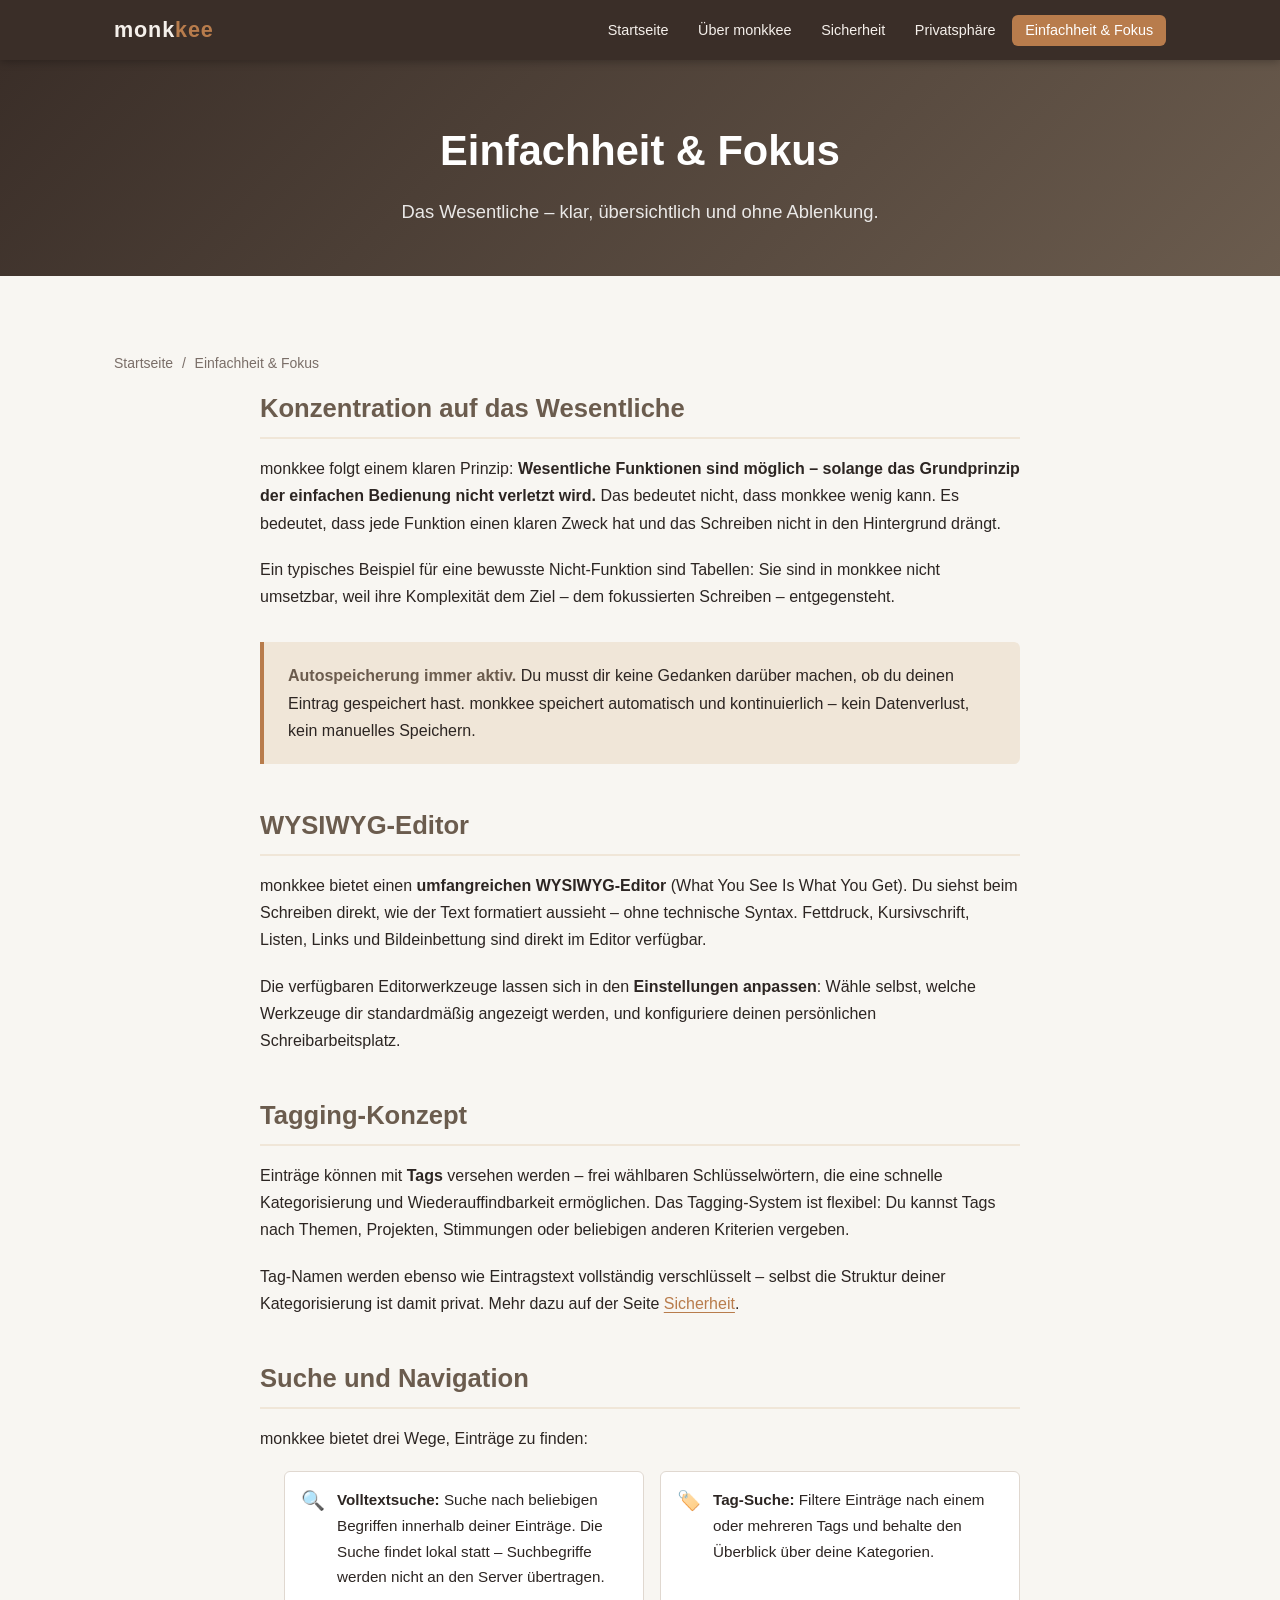
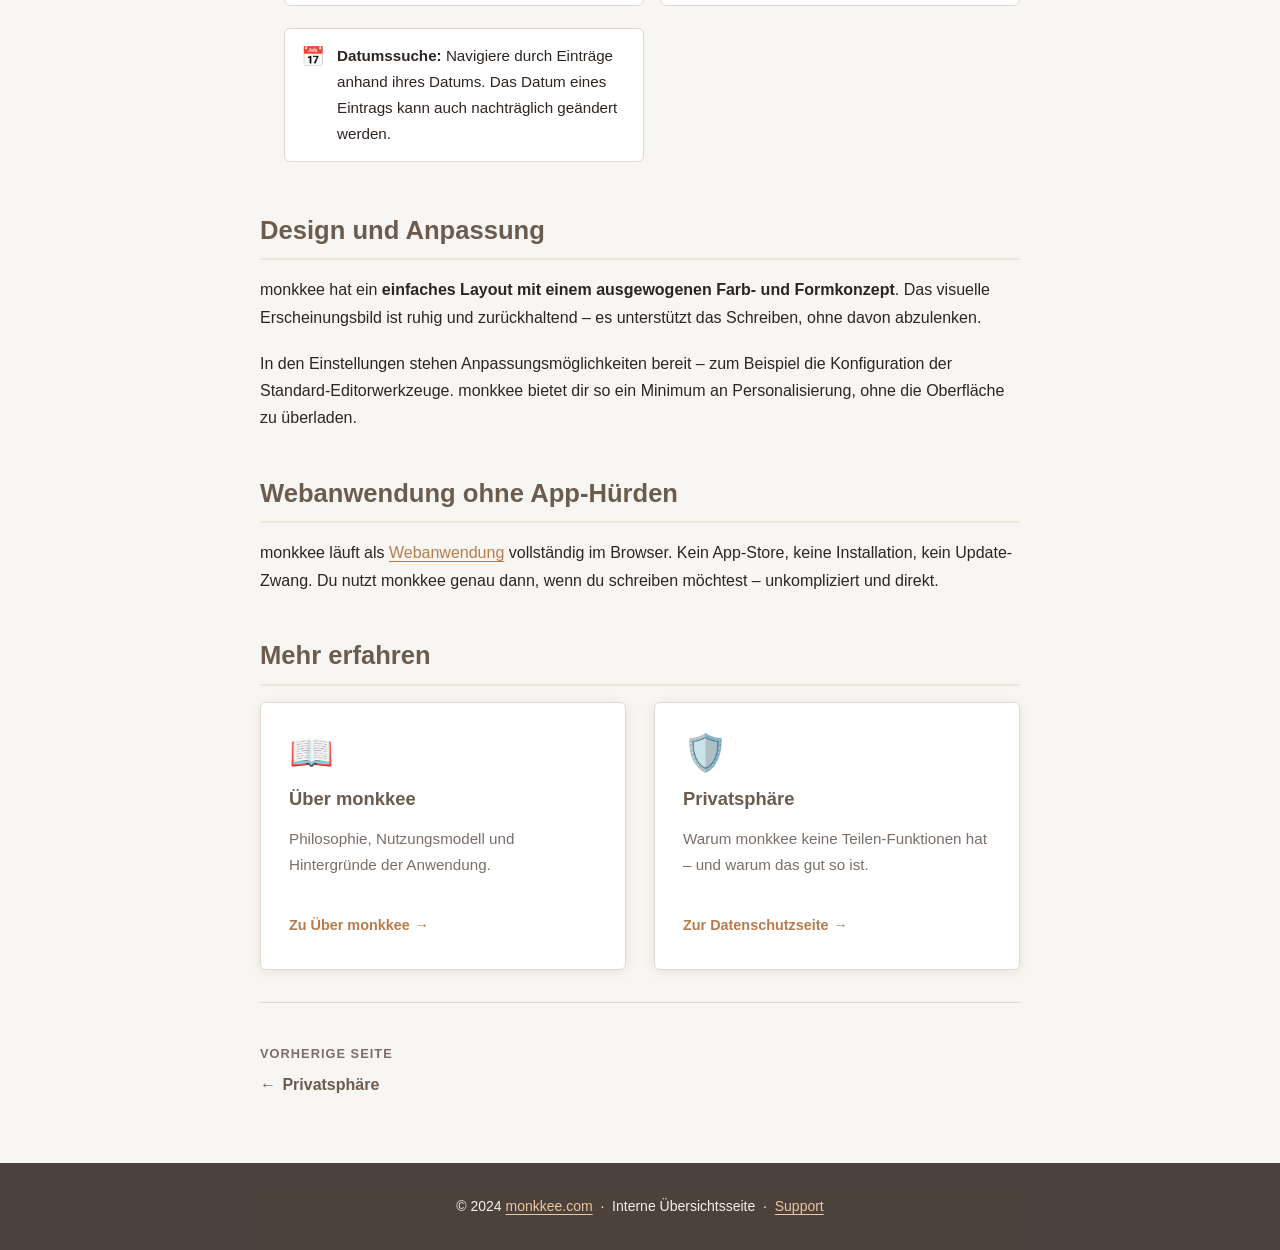
==== einfachheit-und-fokus.html @ 563fd668 "Add monkkee GitHub Pages website: homepage + 4 subpages with navigation, teaser blocks, and brand CS" ====
<!DOCTYPE html>
<html lang="de">
<head>
  <meta charset="UTF-8">
  <meta name="viewport" content="width=device-width, initial-scale=1.0">
  <title>Einfachheit &amp; Fokus – monkkee</title>
  <meta name="description" content="Editor, Tagging, Suche und Design bei monkkee: Wesentliche Funktionen, einfache Bedienung, ausgewogenes Farb- und Formkonzept.">
  <link rel="stylesheet" href="css/style.css">
</head>
<body>

  <a href="#main" class="skip-link">Zum Inhalt springen</a>

  <!-- ── Header ── -->
  <header class="site-header" role="banner">
    <nav class="nav-inner" aria-label="Hauptnavigation">
      <a href="index.html" class="site-logo">monk<span>kee</span></a>

      <button class="nav-toggle" aria-expanded="false" aria-controls="main-nav" aria-label="Navigation öffnen">
        <svg width="24" height="24" viewBox="0 0 24 24" fill="none" stroke="currentColor" stroke-width="2" stroke-linecap="round">
          <line x1="3" y1="6"  x2="21" y2="6"/>
          <line x1="3" y1="12" x2="21" y2="12"/>
          <line x1="3" y1="18" x2="21" y2="18"/>
        </svg>
      </button>

      <ul class="nav-list" id="main-nav" role="list">
        <li><a href="index.html">Startseite</a></li>
        <li><a href="ueber-monkkee.html">Über monkkee</a></li>
        <li><a href="sicherheit.html">Sicherheit</a></li>
        <li><a href="privatsphaere.html">Privatsphäre</a></li>
        <li><a href="einfachheit-und-fokus.html" aria-current="page">Einfachheit &amp; Fokus</a></li>
      </ul>
    </nav>
  </header>

  <!-- ── Banner ── -->
  <div class="page-banner">
    <h1>Einfachheit &amp; Fokus</h1>
    <p class="lead">Das Wesentliche – klar, übersichtlich und ohne Ablenkung.</p>
  </div>

  <main id="main">
    <section class="section">
      <div class="container">

        <!-- Breadcrumb -->
        <nav class="breadcrumb" aria-label="Breadcrumb">
          <a href="index.html">Startseite</a>
          <span class="sep" aria-hidden="true"></span>
          <span aria-current="page">Einfachheit &amp; Fokus</span>
        </nav>

        <div class="content-body">

          <h2>Konzentration auf das Wesentliche</h2>
          <p>
            monkkee folgt einem klaren Prinzip: <strong>Wesentliche Funktionen sind
            möglich – solange das Grundprinzip der einfachen Bedienung nicht verletzt wird.</strong>
            Das bedeutet nicht, dass monkkee wenig kann. Es bedeutet, dass jede Funktion
            einen klaren Zweck hat und das Schreiben nicht in den Hintergrund drängt.
          </p>
          <p>
            Ein typisches Beispiel für eine bewusste Nicht-Funktion sind Tabellen:
            Sie sind in monkkee nicht umsetzbar, weil ihre Komplexität dem Ziel –
            dem fokussierten Schreiben – entgegensteht.
          </p>

          <div class="highlight-box">
            <p>
              <strong>Autospeicherung immer aktiv.</strong> Du musst dir keine Gedanken
              darüber machen, ob du deinen Eintrag gespeichert hast. monkkee speichert
              automatisch und kontinuierlich – kein Datenverlust, kein manuelles Speichern.
            </p>
          </div>

          <h2>WYSIWYG-Editor</h2>
          <p>
            monkkee bietet einen <strong>umfangreichen WYSIWYG-Editor</strong>
            (What You See Is What You Get). Du siehst beim Schreiben direkt,
            wie der Text formatiert aussieht – ohne technische Syntax.
            Fettdruck, Kursivschrift, Listen, Links und Bildeinbettung
            sind direkt im Editor verfügbar.
          </p>
          <p>
            Die verfügbaren Editorwerkzeuge lassen sich in den
            <strong>Einstellungen anpassen</strong>: Wähle selbst, welche
            Werkzeuge dir standardmäßig angezeigt werden, und konfiguriere
            deinen persönlichen Schreibarbeitsplatz.
          </p>

          <h2 id="tagging">Tagging-Konzept</h2>
          <p>
            Einträge können mit <strong>Tags</strong> versehen werden –
            frei wählbaren Schlüsselwörtern, die eine schnelle Kategorisierung
            und Wiederauffindbarkeit ermöglichen. Das Tagging-System ist flexibel:
            Du kannst Tags nach Themen, Projekten, Stimmungen oder beliebigen anderen
            Kriterien vergeben.
          </p>
          <p>
            Tag-Namen werden ebenso wie Eintragstext vollständig verschlüsselt –
            selbst die Struktur deiner Kategorisierung ist damit privat.
            Mehr dazu auf der Seite <a href="sicherheit.html">Sicherheit</a>.
          </p>

          <h2 id="suche">Suche und Navigation</h2>
          <p>
            monkkee bietet drei Wege, Einträge zu finden:
          </p>

          <ul class="feature-list">
            <li>
              <span class="icon" aria-hidden="true">🔍</span>
              <span>
                <strong>Volltextsuche:</strong> Suche nach beliebigen Begriffen
                innerhalb deiner Einträge. Die Suche findet lokal statt –
                Suchbegriffe werden nicht an den Server übertragen.
              </span>
            </li>
            <li>
              <span class="icon" aria-hidden="true">🏷️</span>
              <span>
                <strong>Tag-Suche:</strong> Filtere Einträge nach einem oder
                mehreren Tags und behalte den Überblick über deine Kategorien.
              </span>
            </li>
            <li>
              <span class="icon" aria-hidden="true">📅</span>
              <span>
                <strong>Datumssuche:</strong> Navigiere durch Einträge anhand
                ihres Datums. Das Datum eines Eintrags kann auch nachträglich
                geändert werden.
              </span>
            </li>
          </ul>

          <h2>Design und Anpassung</h2>
          <p>
            monkkee hat ein <strong>einfaches Layout mit einem ausgewogenen
            Farb- und Formkonzept</strong>. Das visuelle Erscheinungsbild ist
            ruhig und zurückhaltend – es unterstützt das Schreiben, ohne davon abzulenken.
          </p>
          <p>
            In den Einstellungen stehen Anpassungsmöglichkeiten bereit – zum Beispiel
            die Konfiguration der Standard-Editorwerkzeuge. monkkee bietet dir so
            ein Minimum an Personalisierung, ohne die Oberfläche zu überladen.
          </p>

          <h2>Webanwendung ohne App-Hürden</h2>
          <p>
            monkkee läuft als <a href="ueber-monkkee.html">Webanwendung</a> vollständig
            im Browser. Kein App-Store, keine Installation, kein Update-Zwang.
            Du nutzt monkkee genau dann, wenn du schreiben möchtest – unkompliziert und direkt.
          </p>

          <!-- Teaser zu anderen Seiten -->
          <h2>Mehr erfahren</h2>
          <div class="teaser-grid">
            <a href="ueber-monkkee.html" class="teaser-card">
              <span class="teaser-icon" aria-hidden="true">📖</span>
              <h3>Über monkkee</h3>
              <p>Philosophie, Nutzungsmodell und Hintergründe der Anwendung.</p>
              <span class="teaser-link">Zu Über monkkee</span>
            </a>
            <a href="privatsphaere.html" class="teaser-card">
              <span class="teaser-icon" aria-hidden="true">🛡️</span>
              <h3>Privatsphäre</h3>
              <p>Warum monkkee keine Teilen-Funktionen hat – und warum das gut so ist.</p>
              <span class="teaser-link">Zur Datenschutzseite</span>
            </a>
          </div>

          <!-- Seiten-Navigation -->
          <nav class="page-nav" aria-label="Weitere Seiten">
            <div class="page-nav-section prev">
              <h4>Vorherige Seite</h4>
              <a href="privatsphaere.html">Privatsphäre</a>
            </div>
          </nav>

        </div>
      </div>
    </section>
  </main>

  <!-- ── Footer ── -->
  <footer class="site-footer" role="contentinfo">
    <p>
      &copy; 2024 <a href="https://www.monkkee.com" target="_blank" rel="noopener noreferrer">monkkee.com</a>
      &nbsp;·&nbsp; Interne Übersichtsseite &nbsp;·&nbsp;
      <a href="https://monkkee.hesk.com" target="_blank" rel="noopener noreferrer">Support</a>
    </p>
  </footer>

  <script>
    (function () {
      var btn = document.querySelector('.nav-toggle');
      var nav = document.getElementById('main-nav');
      if (!btn || !nav) return;
      btn.addEventListener('click', function () {
        var open = nav.classList.toggle('is-open');
        btn.setAttribute('aria-expanded', String(open));
        btn.setAttribute('aria-label', open ? 'Navigation schließen' : 'Navigation öffnen');
      });
    }());
  </script>

</body>
</html>
---- css/style.css ----
/* =========================================================
   monkkee – interne Übersichtsseite
   Style Guide: warm-neutrales Farbschema, klares Layout
   ========================================================= */

/* ── Reset & Grundlagen ── */
*, *::before, *::after {
  box-sizing: border-box;
  margin: 0;
  padding: 0;
}

:root {
  --color-bg:        #f8f6f2;
  --color-surface:   #ffffff;
  --color-primary:   #6b5c4e;
  --color-accent:    #b87c4c;
  --color-accent-lt: #f0e6d8;
  --color-text:      #2c2522;
  --color-muted:     #7a6e68;
  --color-border:    #e0d8d0;
  --color-nav-bg:    #3a2e28;
  --color-nav-text:  #f5f0eb;

  --font-sans: 'Segoe UI', 'Helvetica Neue', Arial, sans-serif;
  --font-size-base: 1rem;
  --line-height: 1.7;
  --radius: 6px;
  --shadow: 0 2px 12px rgba(60,40,20,.09);
  --shadow-hover: 0 6px 24px rgba(60,40,20,.16);
  --max-width: 1100px;
  --transition: .22s ease;
}

html {
  font-size: 16px;
  scroll-behavior: smooth;
}

body {
  font-family: var(--font-sans);
  font-size: var(--font-size-base);
  line-height: var(--line-height);
  color: var(--color-text);
  background: var(--color-bg);
}

/* ── Skip-Link ── */
.skip-link {
  position: absolute;
  top: -100%;
  left: 1rem;
  background: var(--color-accent);
  color: #fff;
  padding: .5rem 1rem;
  border-radius: var(--radius);
  z-index: 9999;
  text-decoration: none;
  font-size: .9rem;
}
.skip-link:focus { top: 1rem; }

/* ── Header / Navigation ── */
.site-header {
  position: sticky;
  top: 0;
  z-index: 100;
  background: var(--color-nav-bg);
  box-shadow: 0 2px 8px rgba(0,0,0,.25);
}

.nav-inner {
  max-width: var(--max-width);
  margin: 0 auto;
  padding: 0 1.5rem;
  display: flex;
  align-items: center;
  justify-content: space-between;
  gap: 1rem;
  height: 60px;
}

.site-logo {
  font-size: 1.35rem;
  font-weight: 700;
  color: var(--color-nav-text);
  text-decoration: none;
  letter-spacing: .04em;
  flex-shrink: 0;
}
.site-logo span {
  color: var(--color-accent);
}

.nav-list {
  list-style: none;
  display: flex;
  align-items: center;
  gap: .25rem;
  flex-wrap: wrap;
}

.nav-list a {
  color: var(--color-nav-text);
  text-decoration: none;
  font-size: .9rem;
  padding: .45rem .8rem;
  border-radius: var(--radius);
  transition: background var(--transition), color var(--transition);
  white-space: nowrap;
}
.nav-list a:hover,
.nav-list a[aria-current="page"] {
  background: var(--color-accent);
  color: #fff;
}

/* Hamburger (mobile) */
.nav-toggle {
  display: none;
  background: none;
  border: none;
  cursor: pointer;
  padding: .4rem;
  color: var(--color-nav-text);
}
.nav-toggle svg { display: block; }

@media (max-width: 700px) {
  .nav-toggle { display: flex; }

  .nav-list {
    display: none;
    position: absolute;
    top: 60px;
    left: 0;
    right: 0;
    background: var(--color-nav-bg);
    flex-direction: column;
    align-items: stretch;
    padding: .75rem 1.5rem 1.25rem;
    gap: .15rem;
    box-shadow: 0 4px 12px rgba(0,0,0,.3);
  }
  .nav-list.is-open { display: flex; }
  .nav-list a { font-size: 1rem; padding: .65rem .8rem; }
}

/* ── Hero / Page-Banner ── */
.hero {
  background: linear-gradient(135deg, #3a2e28 0%, #6b5c4e 100%);
  color: #fff;
  padding: 5rem 1.5rem 4rem;
  text-align: center;
}

.hero h1 {
  font-size: clamp(1.8rem, 5vw, 3rem);
  font-weight: 700;
  margin-bottom: 1rem;
  letter-spacing: -.01em;
}
.hero h1 em {
  color: #e8c49a;
  font-style: normal;
}
.hero p {
  font-size: clamp(1rem, 2.5vw, 1.2rem);
  max-width: 680px;
  margin: 0 auto 2rem;
  opacity: .9;
}

.btn-primary {
  display: inline-block;
  background: var(--color-accent);
  color: #fff;
  text-decoration: none;
  padding: .75rem 2rem;
  border-radius: var(--radius);
  font-size: 1rem;
  font-weight: 600;
  transition: background var(--transition), transform var(--transition);
  box-shadow: 0 2px 8px rgba(0,0,0,.2);
}
.btn-primary:hover {
  background: #9e6030;
  transform: translateY(-2px);
}

/* Page banner (für Unterseiten) */
.page-banner {
  background: linear-gradient(135deg, #3a2e28 0%, #6b5c4e 100%);
  color: #fff;
  padding: 3.5rem 1.5rem 3rem;
  text-align: center;
}
.page-banner h1 {
  font-size: clamp(1.6rem, 4vw, 2.6rem);
  font-weight: 700;
  margin-bottom: .6rem;
}
.page-banner .lead {
  font-size: clamp(.95rem, 2vw, 1.15rem);
  opacity: .88;
  max-width: 640px;
  margin: 0 auto;
}

/* ── Layout-Container ── */
.container {
  max-width: var(--max-width);
  margin: 0 auto;
  padding: 0 1.5rem;
}

.section {
  padding: 4rem 0;
}
.section--alt {
  background: var(--color-surface);
}

.section-title {
  font-size: clamp(1.3rem, 3vw, 2rem);
  font-weight: 700;
  text-align: center;
  margin-bottom: .75rem;
  color: var(--color-primary);
}
.section-subtitle {
  text-align: center;
  color: var(--color-muted);
  margin-bottom: 2.5rem;
  max-width: 600px;
  margin-left: auto;
  margin-right: auto;
}

/* ── Teaser-Grid ── */
.teaser-grid {
  display: grid;
  grid-template-columns: repeat(auto-fit, minmax(240px, 1fr));
  gap: 1.75rem;
  margin-top: 1rem;
}

.teaser-card {
  background: var(--color-surface);
  border: 1px solid var(--color-border);
  border-radius: var(--radius);
  padding: 2rem 1.75rem;
  text-decoration: none;
  color: var(--color-text);
  display: flex;
  flex-direction: column;
  gap: .75rem;
  box-shadow: var(--shadow);
  transition: box-shadow var(--transition), transform var(--transition), border-color var(--transition);
  position: relative;
  overflow: hidden;
}
.teaser-card::before {
  content: '';
  position: absolute;
  top: 0;
  left: 0;
  width: 4px;
  height: 100%;
  background: var(--color-accent);
  opacity: 0;
  transition: opacity var(--transition);
}
.teaser-card:hover {
  box-shadow: var(--shadow-hover);
  transform: translateY(-4px);
  border-color: var(--color-accent);
}
.teaser-card:hover::before { opacity: 1; }

.teaser-icon {
  font-size: 2.25rem;
  line-height: 1;
}
.teaser-card h3 {
  font-size: 1.15rem;
  font-weight: 700;
  color: var(--color-primary);
}
.teaser-card p {
  font-size: .95rem;
  color: var(--color-muted);
  flex: 1;
}
.teaser-link {
  font-size: .9rem;
  font-weight: 600;
  color: var(--color-accent);
  display: inline-flex;
  align-items: center;
  gap: .3rem;
  margin-top: .25rem;
}
.teaser-link::after { content: '→'; }

/* ── Inline-Links ── */
a {
  color: var(--color-accent);
  text-decoration: underline;
  text-underline-offset: 3px;
  transition: color var(--transition);
}
a:hover { color: #9e6030; }

/* ── Inhalts-Typo ── */
.content-body {
  max-width: 760px;
  margin: 0 auto;
}
.content-body h2 {
  font-size: clamp(1.2rem, 2.5vw, 1.6rem);
  font-weight: 700;
  color: var(--color-primary);
  margin: 2.5rem 0 1rem;
  padding-bottom: .4rem;
  border-bottom: 2px solid var(--color-accent-lt);
}
.content-body h2:first-child { margin-top: 0; }
.content-body p { margin-bottom: 1.2rem; }
.content-body ul,
.content-body ol {
  padding-left: 1.5rem;
  margin-bottom: 1.2rem;
}
.content-body li { margin-bottom: .4rem; }

/* ── Highlight-Boxes ── */
.highlight-box {
  background: var(--color-accent-lt);
  border-left: 4px solid var(--color-accent);
  border-radius: 0 var(--radius) var(--radius) 0;
  padding: 1.25rem 1.5rem;
  margin: 2rem 0;
}
.highlight-box p { margin-bottom: 0; }
.highlight-box strong { color: var(--color-primary); }

/* ── Feature-List ── */
.feature-list {
  list-style: none;
  padding: 0;
  display: grid;
  grid-template-columns: repeat(auto-fit, minmax(280px, 1fr));
  gap: 1rem;
  margin-bottom: 1.5rem;
}
.feature-list li {
  background: var(--color-surface);
  border: 1px solid var(--color-border);
  border-radius: var(--radius);
  padding: .9rem 1.1rem .9rem 1rem;
  display: flex;
  align-items: flex-start;
  gap: .75rem;
  font-size: .95rem;
}
.feature-list li .icon {
  flex-shrink: 0;
  font-size: 1.2rem;
  line-height: 1.5;
}

/* ── Weiterlesen-Navigation ── */
.page-nav {
  border-top: 1px solid var(--color-border);
  padding-top: 2.5rem;
  margin-top: 2rem;
  display: flex;
  flex-wrap: wrap;
  gap: 1.25rem;
  justify-content: space-between;
  align-items: flex-start;
}
.page-nav-section h4 {
  font-size: .8rem;
  text-transform: uppercase;
  letter-spacing: .08em;
  color: var(--color-muted);
  margin-bottom: .4rem;
}
.page-nav-section a {
  font-size: 1rem;
  font-weight: 600;
  text-decoration: none;
  color: var(--color-primary);
  display: flex;
  align-items: center;
  gap: .4rem;
}
.page-nav-section a:hover { color: var(--color-accent); }
.page-nav-section.prev a::before { content: '←'; }
.page-nav-section.next a::after  { content: '→'; }

/* ── Footer ── */
.site-footer {
  background: var(--color-nav-bg);
  color: var(--color-nav-text);
  text-align: center;
  padding: 2rem 1.5rem;
  font-size: .875rem;
  opacity: .9;
}
.site-footer a {
  color: #e8c49a;
  text-underline-offset: 3px;
}

/* ── Breadcrumb ── */
.breadcrumb {
  font-size: .875rem;
  color: var(--color-muted);
  padding: .75rem 0;
  display: flex;
  align-items: center;
  gap: .4rem;
  flex-wrap: wrap;
}
.breadcrumb a { color: var(--color-muted); text-decoration: none; }
.breadcrumb a:hover { color: var(--color-accent); }
.breadcrumb .sep::after { content: '/'; margin: 0 .15rem; }

/* ── Utility ── */
.text-center { text-align: center; }
.mt-0 { margin-top: 0 !important; }
.mb-0 { margin-bottom: 0 !important; }
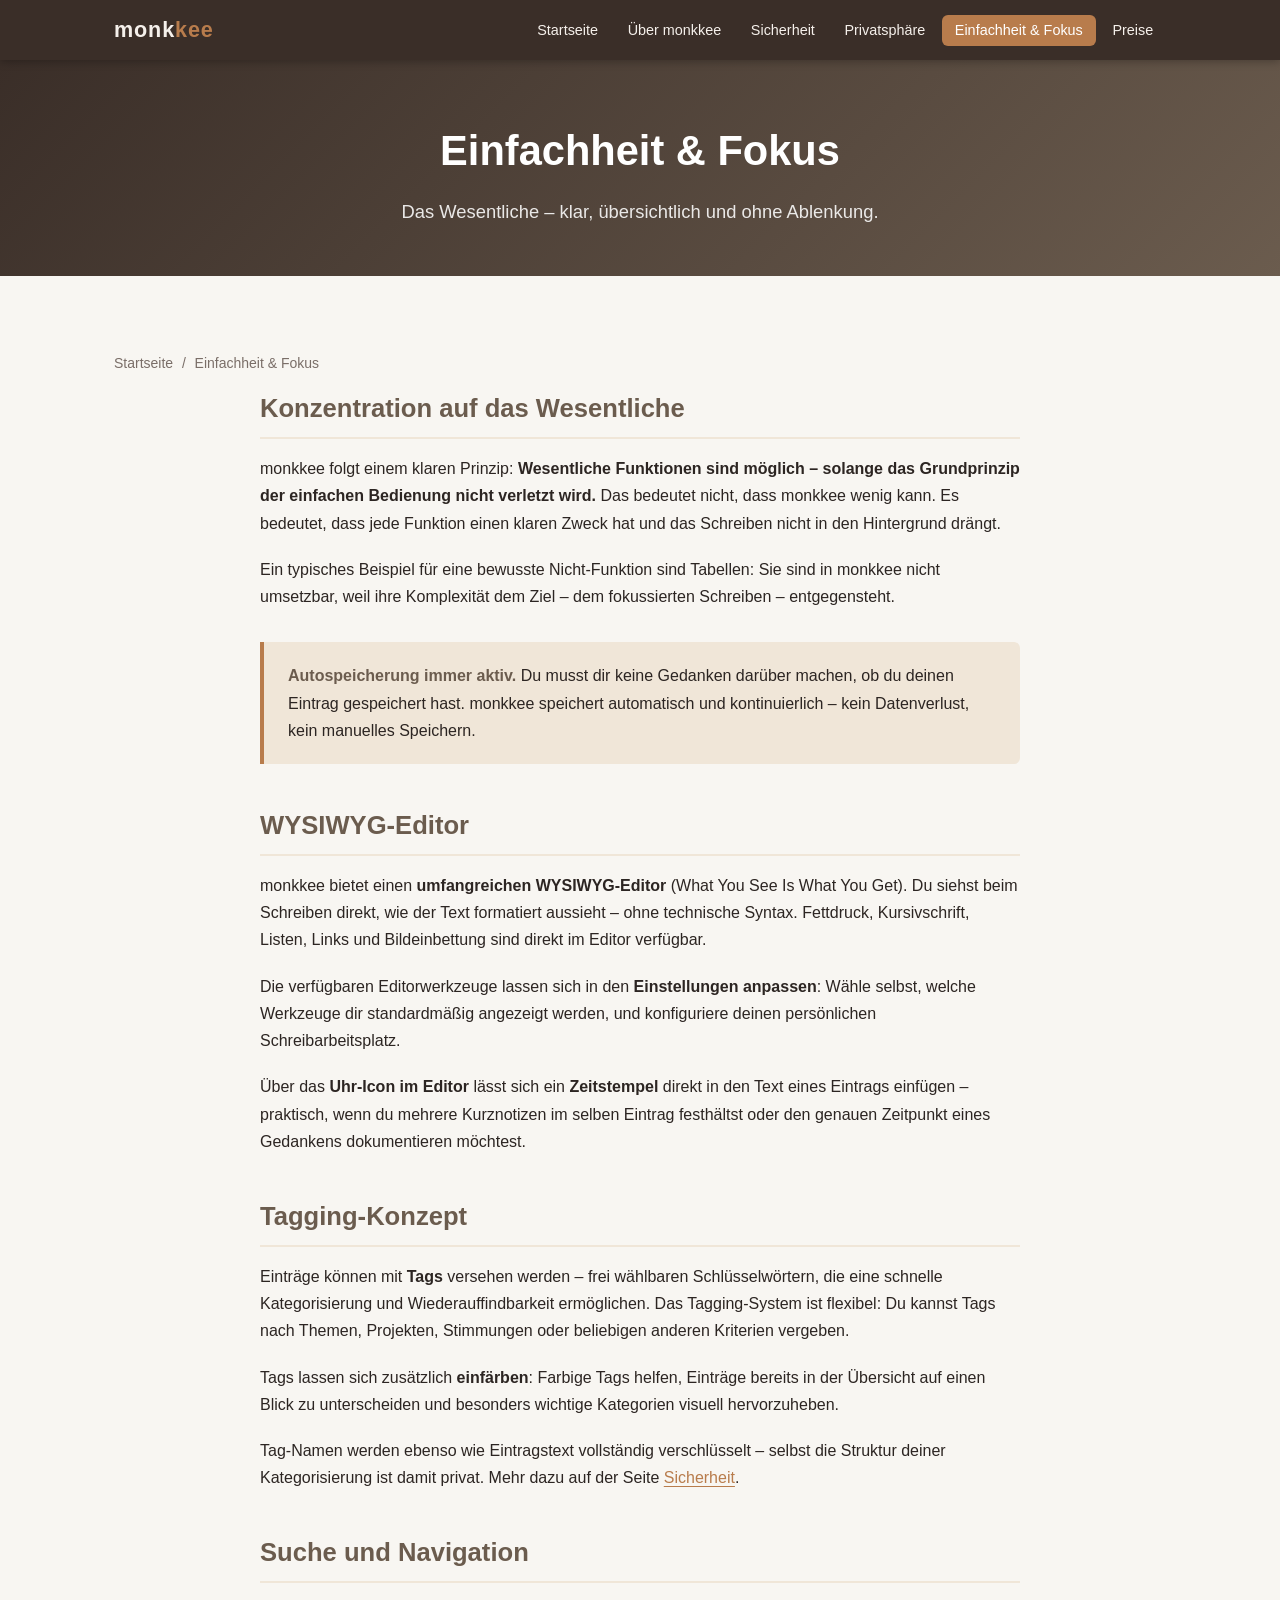
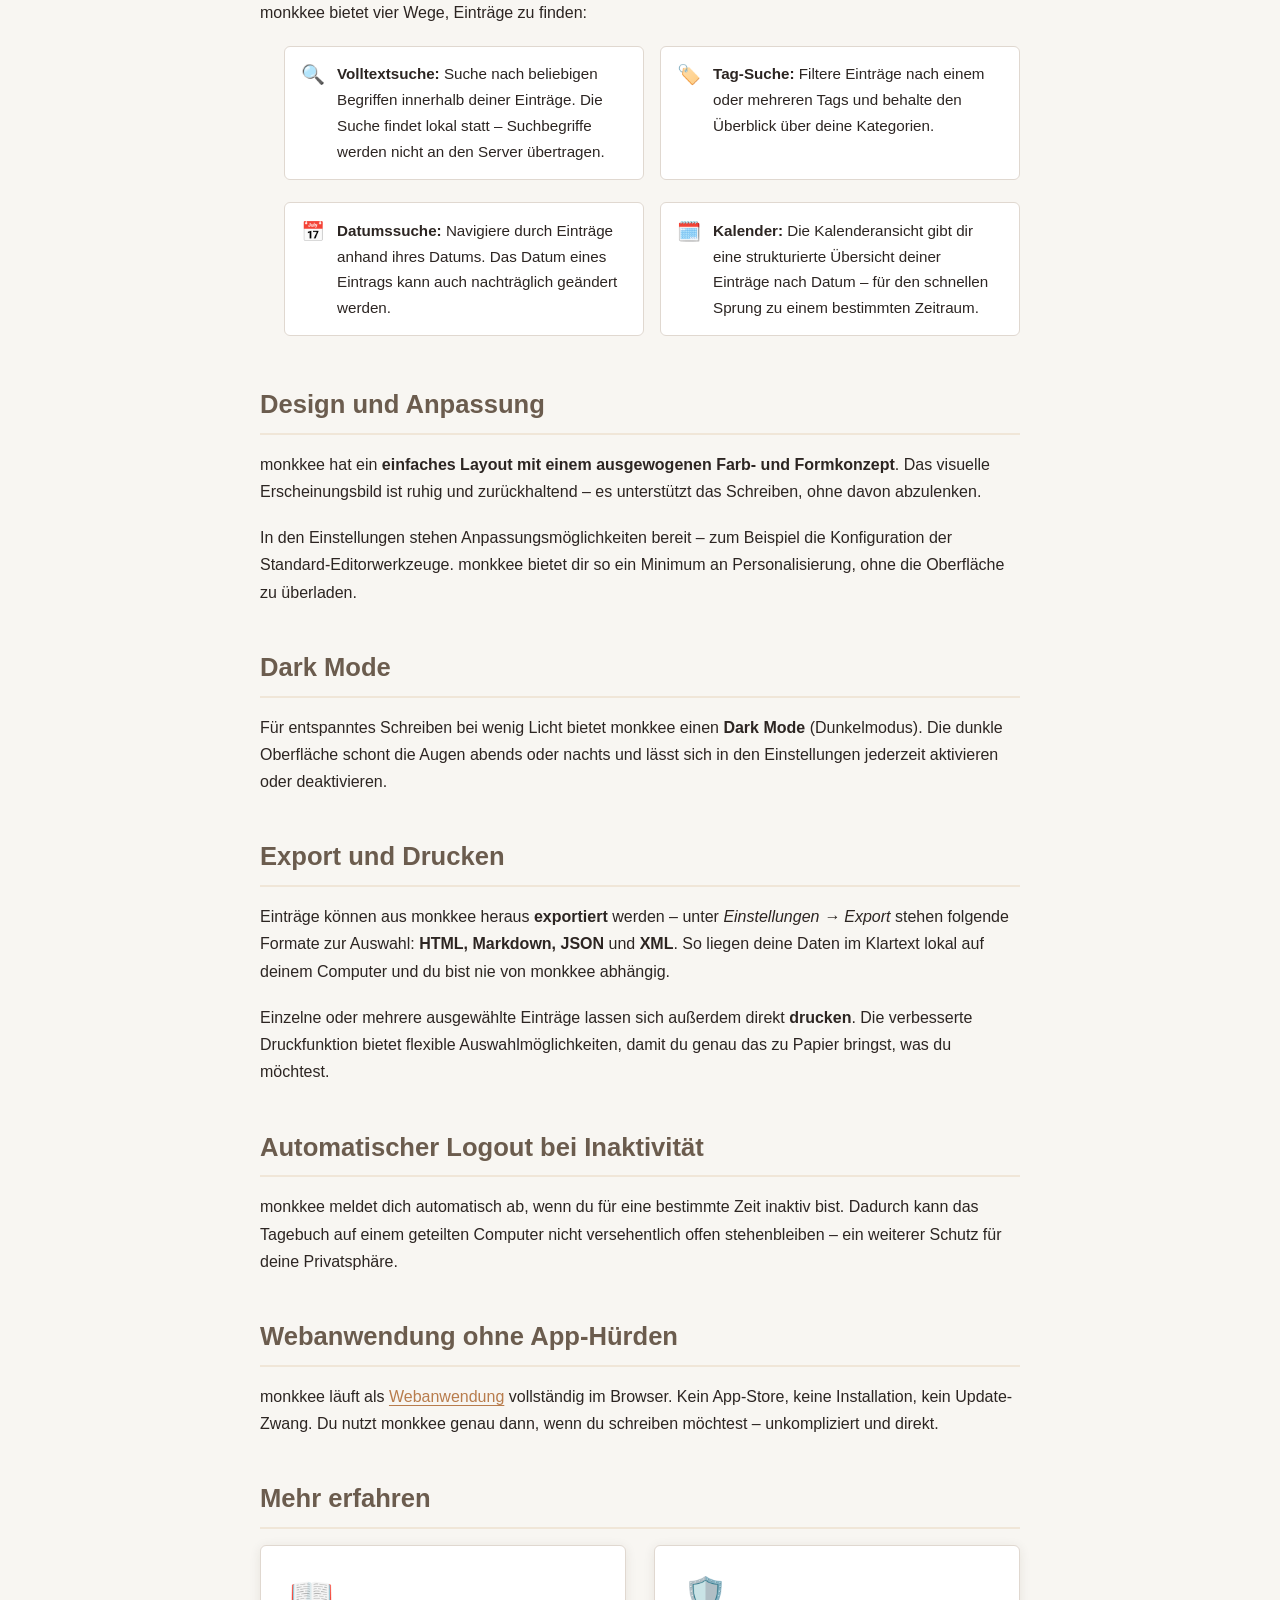
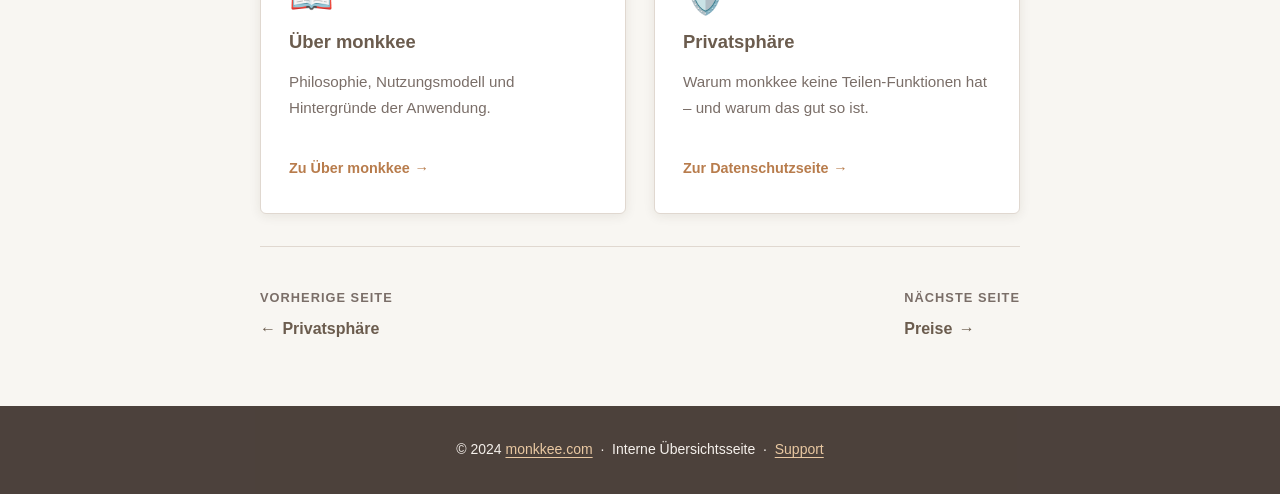
==== commit 99c9e603: "Fehlende Inhalte ergänzt: Preise, AES-256, Dark Mode, Export, Mehrsprachigkeit u.v.m." ====
--- a/einfachheit-und-fokus.html
+++ b/einfachheit-und-fokus.html
@@ -30,6 +30,7 @@
         <li><a href="sicherheit.html">Sicherheit</a></li>
         <li><a href="privatsphaere.html">Privatsphäre</a></li>
         <li><a href="einfachheit-und-fokus.html" aria-current="page">Einfachheit &amp; Fokus</a></li>
+        <li><a href="preise.html">Preise</a></li>
       </ul>
     </nav>
   </header>
@@ -88,6 +89,12 @@
             Werkzeuge dir standardmäßig angezeigt werden, und konfiguriere
             deinen persönlichen Schreibarbeitsplatz.
           </p>
+          <p>
+            Über das <strong>Uhr-Icon im Editor</strong> lässt sich ein
+            <strong>Zeitstempel</strong> direkt in den Text eines Eintrags einfügen –
+            praktisch, wenn du mehrere Kurznotizen im selben Eintrag festhältst
+            oder den genauen Zeitpunkt eines Gedankens dokumentieren möchtest.
+          </p>
 
           <h2 id="tagging">Tagging-Konzept</h2>
           <p>
@@ -98,6 +105,11 @@
             Kriterien vergeben.
           </p>
           <p>
+            Tags lassen sich zusätzlich <strong>einfärben</strong>: Farbige Tags helfen,
+            Einträge bereits in der Übersicht auf einen Blick zu unterscheiden und
+            besonders wichtige Kategorien visuell hervorzuheben.
+          </p>
+          <p>
             Tag-Namen werden ebenso wie Eintragstext vollständig verschlüsselt –
             selbst die Struktur deiner Kategorisierung ist damit privat.
             Mehr dazu auf der Seite <a href="sicherheit.html">Sicherheit</a>.
@@ -105,7 +117,7 @@
 
           <h2 id="suche">Suche und Navigation</h2>
           <p>
-            monkkee bietet drei Wege, Einträge zu finden:
+            monkkee bietet vier Wege, Einträge zu finden:
           </p>
 
           <ul class="feature-list">
@@ -132,6 +144,14 @@
                 geändert werden.
               </span>
             </li>
+            <li>
+              <span class="icon" aria-hidden="true">🗓️</span>
+              <span>
+                <strong>Kalender:</strong> Die Kalenderansicht gibt dir eine
+                strukturierte Übersicht deiner Einträge nach Datum –
+                für den schnellen Sprung zu einem bestimmten Zeitraum.
+              </span>
+            </li>
           </ul>
 
           <h2>Design und Anpassung</h2>
@@ -144,6 +164,37 @@
             In den Einstellungen stehen Anpassungsmöglichkeiten bereit – zum Beispiel
             die Konfiguration der Standard-Editorwerkzeuge. monkkee bietet dir so
             ein Minimum an Personalisierung, ohne die Oberfläche zu überladen.
+          </p>
+
+          <h2>Dark Mode</h2>
+          <p>
+            Für entspanntes Schreiben bei wenig Licht bietet monkkee einen
+            <strong>Dark Mode</strong> (Dunkelmodus). Die dunkle Oberfläche
+            schont die Augen abends oder nachts und lässt sich in den Einstellungen
+            jederzeit aktivieren oder deaktivieren.
+          </p>
+
+          <h2>Export und Drucken</h2>
+          <p>
+            Einträge können aus monkkee heraus <strong>exportiert</strong> werden –
+            unter <em>Einstellungen → Export</em> stehen folgende Formate zur Auswahl:
+            <strong>HTML, Markdown, JSON</strong> und <strong>XML</strong>.
+            So liegen deine Daten im Klartext lokal auf deinem Computer und du bist
+            nie von monkkee abhängig.
+          </p>
+          <p>
+            Einzelne oder mehrere ausgewählte Einträge lassen sich außerdem direkt
+            <strong>drucken</strong>. Die verbesserte Druckfunktion bietet
+            flexible Auswahlmöglichkeiten, damit du genau das zu Papier bringst,
+            was du möchtest.
+          </p>
+
+          <h2>Automatischer Logout bei Inaktivität</h2>
+          <p>
+            monkkee meldet dich automatisch ab, wenn du für eine bestimmte Zeit
+            inaktiv bist. Dadurch kann das Tagebuch auf einem geteilten Computer
+            nicht versehentlich offen stehenbleiben – ein weiterer Schutz für
+            deine Privatsphäre.
           </p>
 
           <h2>Webanwendung ohne App-Hürden</h2>
@@ -176,6 +227,10 @@
               <h4>Vorherige Seite</h4>
               <a href="privatsphaere.html">Privatsphäre</a>
             </div>
+            <div class="page-nav-section next">
+              <h4>Nächste Seite</h4>
+              <a href="preise.html">Preise</a>
+            </div>
           </nav>
 
         </div>
